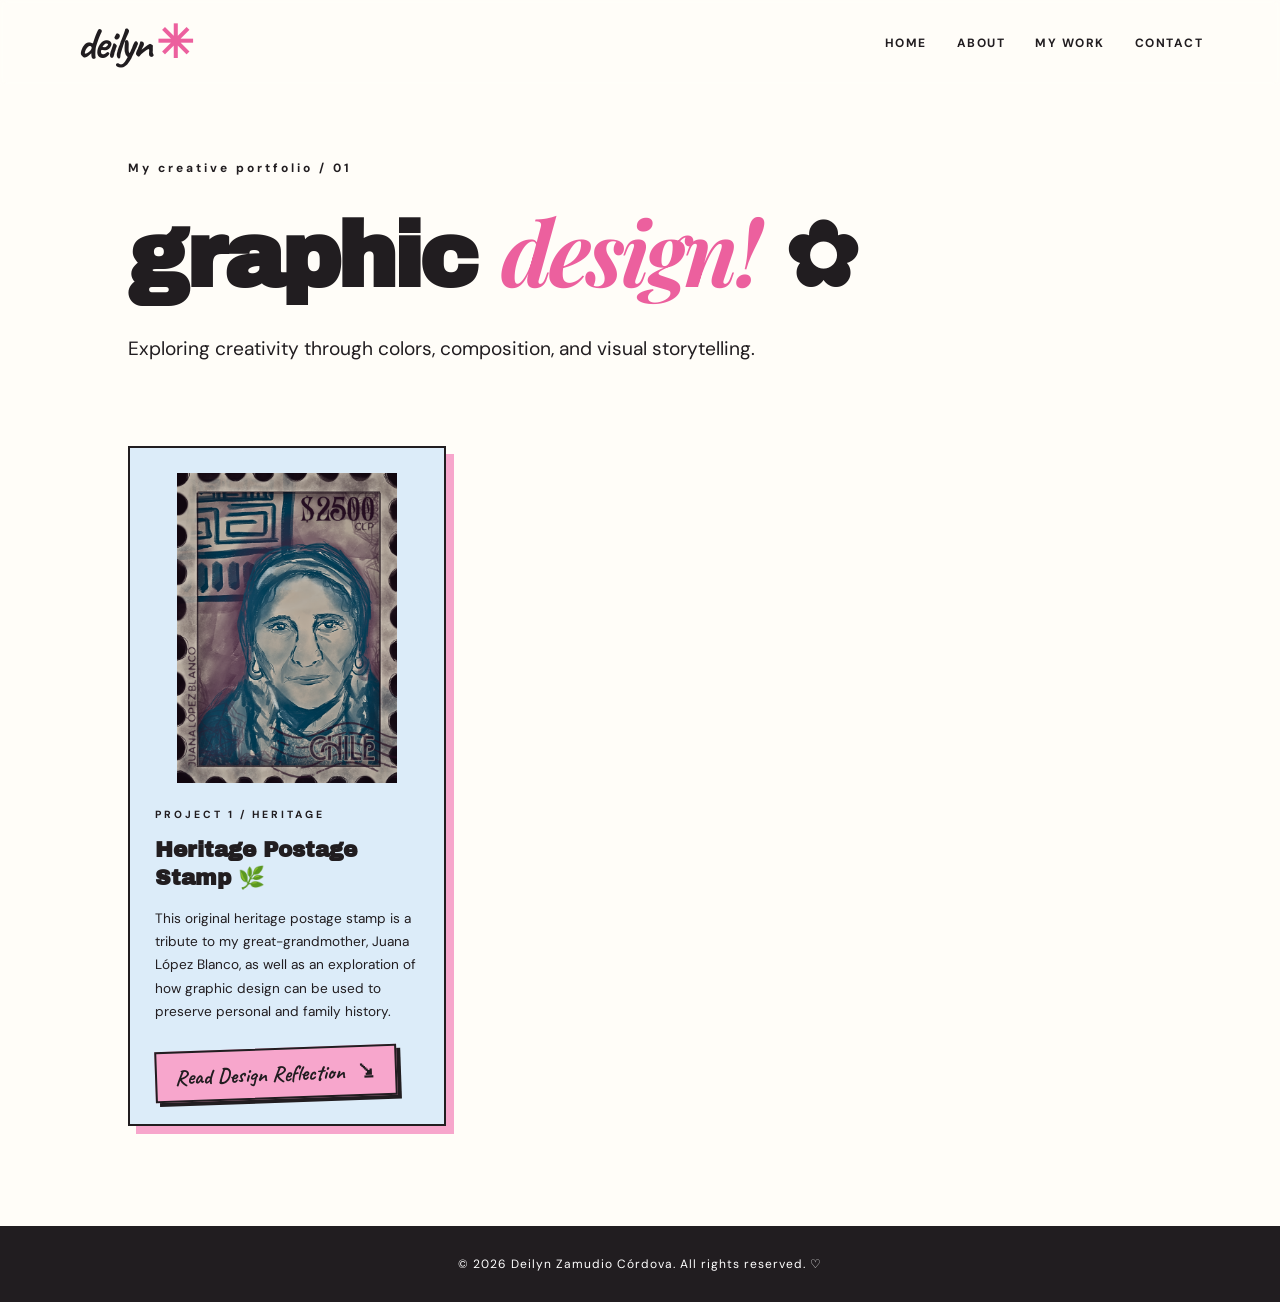
==== graphic-design.html @ 27c1eaea "graphic design" ====
<!DOCTYPE html>
<html lang="en">
<head>
  <meta charset="UTF-8">
  <meta name="viewport" content="width=device-width, initial-scale=1.0">
  <title>Graphic Design | Deilyn</title>
  <meta name="description" content="Graphic design projects by Deilyn Zamudio Córdova.">
  <link rel="icon" href="data:image/svg+xml,%3Csvg xmlns='http://www.w3.org/2000/svg' viewBox='0 0 100 100'%3E%3Ctext x='50%25' y='50%25' font-size='90' text-anchor='middle' dominant-baseline='central' fill='%23f7a6cc' stroke='%23211d20' stroke-width='1'%3E✿%3C/text%3E%3C/svg%3E">
  <link rel="stylesheet" href="css/main.css">
  <!-- Google Fonts -->
  <link rel="preconnect" href="https://fonts.googleapis.com">
  <link rel="preconnect" href="https://fonts.gstatic.com" crossorigin>

  <link href="https://fonts.googleapis.com/css2?family=Archivo+Black&family=Caveat:wght@400;600;700&family=DM+Sans:wght@400;500;700&family=Playfair+Display:ital,wght@0,700;0,900;1,700;1,900&display=swap" rel="stylesheet">
</head>

<body>

  <!-- HEADER -->
  <header class="site-header">
    <a href="index.html" class="logo">deilyn<span>✳</span></a>

    <nav aria-label="Main navigation">
      <a href="index.html#home">Home</a>
      <a href="index.html#about">About</a>
      <a href="index.html#work">My Work</a>
      <a href="notyet.html">Contact</a>
    </nav>
  </header>

  <main>

    <section class="graphic-design">
      <span class="section-kicker">My creative portfolio / 01</span>

      <h1>graphic <em>design!</em> ✿</h1>

      <p class="graphic-intro">
        Exploring creativity through colors,
        composition, and visual storytelling.
      </p>

      <!-- GRID -->
      <div class="projects-grid">
        <article class="design-project">
          <div class="project-image">
            <img
              src="assets/images/Juana López Blanco.png"
              alt="Heritage postage stamp honoring Juana López Blanco"
            >
          </div>
          <div class="project-content">
            <span class="section-kicker">PROJECT 1 / HERITAGE</span>
            <h2>Heritage Postage Stamp 🌿</h2>
            <p>
              This original heritage postage stamp is a tribute to my great-grandmother, Juana López Blanco, as well as an exploration of how graphic design can be used to preserve personal and family history.
            </p>
            <!-- DESIGN REFLECTION -->
            <details class="reflection">
              <summary>
                Read Design Reflection <span>⭸</span>
              </summary>
              <div class="reflection-content">
                <p>
                  Using the only photograph of Juana I have as a reference, I created a digital illustration in Sketchbook, a mobile drawing application, reimagining how she might have looked in her younger years.
                </p>
                <p>
                  Throughout the design process, I had the opportunity to explore the principles of visual hierarchy as a way to guide the viewer's attention. For this reason, the portrait occupies most of the composition, establishing my great-grandmother as the focal point. Meanwhile, other elements, such as her name, the stamp's price, and the name of the country, are arranged around her to distribute the visual weight across the design.
                </p>
                <p>
                  I chose a color palette of muted blues, purples, and grayish tones, along with a hand-drawn, textured style, to evoke the appearance of a vintage postage stamp. Contrast, spacing, and alignment helped me organize the layout and reinforce the visual hierarchy. I also used different typefaces, sizes, and orientations to distinguish the price, her name, and the country.
                </p>
                <p>
                  Ultimately, this piece represents more than an exercise in visual composition. It is a personal interpretation of my family history, combining illustration and graphic design techniques to transform an old photograph into a small tribute to someone who shaped such a significant part of my family's story.
                </p>
              </div>
            </details>
          </div>
        </article>
      </div>
    </section>
  </main>

  <footer>
    <p>© 2026 Deilyn Zamudio Córdova. All rights reserved. ♡</p>
  </footer>

</body>
</html>
---- css/main.css ----
/* GENERAL */
:root {
  --pink: #f7a6cc;
  --hot-pink: #ec609e;
  --blue: #a9c9e8;
  --light-blue: #dcecf9;
  --black: #211d20;
  --cream: #fffdf8;
}

* {
  margin: 0;
  padding: 0;
  box-sizing: border-box;
}
html {
  scroll-behavior: smooth;
  scroll-padding-top: 85px;
}
body {
  background: var(--cream);
  color: var(--black);
  font-family: "DM Sans", sans-serif;
  overflow-x: hidden;
}

a {
  color: inherit;
  text-decoration: none;
}

img {
  display: block;
  max-width: 100%;
}
/* HEADER */
.site-header {
  position: fixed;
  top: 0;
  left: 0;
  z-index: 20;
  width: 100%;
  height: 85px;
  padding: 0 6%;
  display: flex;
  align-items: center;
  justify-content: space-between;
  backdrop-filter: blur(3px);
  -webkit-backdrop-filter: blur(10px);
}

.logo {
  font: 700 2.8rem "Caveat", cursive;
  letter-spacing: -2px;
}

.logo span {
  color: var(--hot-pink);
  margin-left: 5px;
}

nav {
  display: flex;
  gap: 30px;
}

nav a {
  font-size: 0.75rem;
  font-weight: 700;
  letter-spacing: 1.5px;
  text-transform: uppercase;
  transition: color 0.3s;
}

nav a:hover {
  color: var(--hot-pink);
}

/* HERO */
.hero {
  position: relative;
  isolation: isolate;
  width: 100%;
  height: 100vh;
  min-height: 760px;
  display: flex;
  align-items: center;
  justify-content: flex-end;
  background: var(--cream);
  overflow: hidden;
}

.hero::before {
  content: "";
  position: absolute;
  inset: 0;
  background-image: radial-gradient(
    rgba(33, 29, 32, 0.09) 0.8px,
    transparent 0.8px
  );
  background-size: 15px 15px;
  opacity: 0.6;
  pointer-events: none;
}

/* PAPER */
.paper-grid {
  position: absolute;
  top: 60px;
  right: -45px;
  width: 280px;
  height: 220px;
  background-color: var(--light-blue);
  background-image:
    linear-gradient(#a9c9e880 1px, transparent 1px),
    linear-gradient(90deg, #a9c9e880 1px, transparent 1px);
  background-size: 19px 19px;
  transform: rotate(18deg);
  opacity: 0.9;
  z-index: 1;
}

.notyet {
  min-height: 100vh;
  display: flex;
  flex-direction: column;
  justify-content: center;
  align-items: center;
  text-align: center;
}

/* PHOTO */
.hero-photo {
  position: absolute;
  left: 0;
  bottom: 0;
  z-index: 3;
  width: 43%;
  height: 85%;
}

.portrait {
  width: 100%;
  height: 100%;
  object-fit: contain;
  object-position: bottom left;
  filter: drop-shadow(10px 8px 0 var(--pink));
}
.photo-sticker {
  position: absolute;
  bottom: 14%;
  left: 58%;
  padding: 15px 25px;
  background: white;
  border: 2px solid var(--black);
  border-radius: 50%;
  box-shadow: 4px 5px 0 var(--blue);
  font: 700 1.8rem "Caveat", cursive;
  white-space: nowrap;
  transform: rotate(-12deg);
}

/* HERO CONTENT */
.hero-content {
  position: relative;
  z-index: 5;
  width: 63%;
  margin-right: 4%;
  display: flex;
  flex-direction: column;
  align-items: center;
  justify-content: center;
  gap: 70px;
  transform: translateY(35px);
  text-align: center;
}

/* PORTFOLIO TITLE */
.hero-title {
  display: flex;
  flex-direction: column;
  align-items: center;
  font: italic 900 clamp(90px, 12vw, 200px)
    "Playfair Display", serif;
  line-height: 0.72;
  letter-spacing: -10px;
  text-transform: lowercase;

  filter: drop-shadow(7px 7px 0 var(--blue));
}
.title-first {
  position: relative;
  z-index: 2;
  color: var(--black);
  transform: rotate(-7deg) translateX(-20px);
}

.title-second {
  position: relative;
  z-index: 1;
  margin-top: 5px;
  color: var(--hot-pink);
  -webkit-text-stroke: 2px var(--black);
  text-shadow: 5px 5px 0 var(--black);

  transform: rotate(5deg) translateX(25px);
}

/* EXPLORE */
.explore {
  display: inline-block;
  padding: 12px 32px;
  background: var(--light-blue);
  color: var(--black);
  border: 2px solid var(--black);
  box-shadow: 6px 6px 0 var(--pink);
  font: 700 2rem "Caveat", cursive;
  transform: rotate(-4deg);
  transition: transform 0.3s, background 0.3s;
}

.explore:hover {
  background: var(--pink);
  transform: rotate(0deg) translateY(-5px);
}

.explore span {
  margin-left: 10px;
}

/* DECORATIONS */
.flower, .burst, .tape {
  position: absolute;
  pointer-events: none;
  user-select: none;
}

.flower {
  -webkit-text-stroke: 1px var(--black);
  z-index: 4;
}

.flower-one {
  top: 7%;
  left: 40%;
  color: var(--pink);
  font-size: 130px;
  transform: rotate(-20deg);
}

.flower-two {
  right: 4%;
  bottom: 12%;
  color: var(--blue);
  font-size: 85px;
  transform: rotate(15deg);
}

.burst {
  color: var(--black);
  z-index: 2;
}

.burst-one {
  top: -125px;
  left: -80px;
  font-size: 220px;
  transform: rotate(15deg);
}

.burst-two {
  right: -75px;
  bottom: -100px;
  font-size: 200px;
  transform: rotate(-20deg);
}

.tape {
  position: absolute;
  top: 13%;
  right: 10%;
  z-index: 2;
  width: 130px;
  height: 42px;
  background: #a9c9e899;
  transform: rotate(-25deg);
}

/* SMALL DETAILS */
.hero-side-note {
  position: absolute;
  left: 22px;
  top: 50%;
  z-index: 5;
  font: 400 1.2rem "Caveat", cursive;
  writing-mode: vertical-rl;
  transform: rotate(180deg);
}

.hero-number {
  position: absolute;
  right: 30px;
  bottom: 25px;
  z-index: 5;
  font-size: 0.7rem;
  font-weight: 700;
  letter-spacing: 2px;
}


/* OTHER SECTIONS */
.about, .work, .contact {
  min-height: 440px;
  padding: 115px 10%;
}

.about {
  background: var(--light-blue);
}

.work {
  background: var(--cream);
}

.contact {
  background: var(--pink);
}

.section-kicker {
  display: block;
  margin-bottom: 25px;
  font-size: 0.75rem;
  font-weight: 700;
  letter-spacing: 3px;
}

.about h2, .work h2, .contact h2 {
  margin-bottom: 25px;
  font: 400 clamp(3.5rem, 7vw, 7rem)
    "Archivo Black", sans-serif;
  line-height: 1.1;
  letter-spacing: -3px;
}

.about h2 em, .work h2 em, .contact h2 em {
  font-family: "Playfair Display", serif;
  color: var(--hot-pink);
}

.about p, .work p, .contact p {
  max-width: 1200px;
  font-size: 1.1rem;
  line-height: 1.8;
}

/* FOOTER */
footer {
  padding: 30px;
  text-align: center;
  background: var(--black);
  color: white;
}
footer p {
  font-size: 0.75rem;
  letter-spacing: 1px;
}

/* WORK CARDS */
.work-grid {
  display: grid;
  grid-template-columns: repeat(3, 1fr);
  gap: 30px;
  margin-top: 50px;
}

.work-card {
  min-height: 280px;
  padding: 40px 30px;
  background: var(--light-blue);
  border: 2px solid var(--black);
  box-shadow: 7px 7px 0 var(--pink);
  transition: transform 0.3s;
}

.work-card:hover {
  transform: translateY(-8px) rotate(-2deg);
}

.work-card:nth-child(2) {
  background: #ffe2ed;
}

.work-card:nth-child(3) {
  background: var(--cream);
}

.work-icon {
  display: block;
  margin-bottom: 20px;
  font-size: 3rem;
  color: var(--hot-pink);
}

.work-card h3 {
  margin-bottom: 15px;
  font: 700 1.8rem "Archivo Black", sans-serif;
}

.work-card p {
  font-size: 0.95rem;
  line-height: 1.6;
}
.work-link {
  display: inline-block;
  margin-top: 25px;
  font: 700 1.5rem "Caveat", cursive;
}

/* GRAPHIC DESIGN PAGE */
.graphic-design {
  min-height: 100vh;
  padding: 160px 10% 100px;
  background: var(--cream);
}
.graphic-design > h1 {
  margin-bottom: 25px;
  font: 700 clamp(4rem, 7vw, 8rem)
    "Archivo Black", sans-serif;
  line-height: 1.1;
  letter-spacing: -4px;
}
.graphic-design > h1 em {
  font-family: "Playfair Display", serif;
  color: var(--hot-pink);
}

.graphic-intro {
  max-width: 650px;
  margin-bottom: 80px;
  font-size: 1.2rem;
  line-height: 1.8;
}

/* PROJECT GRID */
.projects-grid {
  display: grid;
  grid-template-columns: repeat(3, minmax(0, 1fr));
  gap: 35px;
  align-items: start;
}

/* PROJECT CARDS */
.design-project {
  min-width: 0;
  padding: 25px;
  background: var(--light-blue);
  border: 2px solid var(--black);
  box-shadow: 8px 8px 0 var(--pink);
}

.project-image {
  display: flex;
  justify-content: center;
  align-items: center;
  margin-bottom: 25px;
}

.project-image img {
  width: 100%;
  height: 310px;
  object-fit: contain;
}

.project-content .section-kicker {
  font-size: 0.65rem;
  margin-bottom: 15px;
}

.project-content h2 {
  margin-bottom: 15px;
  font: 700 1.35rem "Archivo Black", sans-serif;
  line-height: 1.3;
}

.project-content h3 {
  margin: 25px 0 15px;
  font: 700 1.5rem "Caveat", cursive;
}

.project-content p {
  margin-bottom: 15px;
  font-size: 0.85rem;
  line-height: 1.7;
}

/* DESIGN REFLECTION */
.reflection {
  margin-top: 25px;
}
.reflection summary {
  display: inline-block;
  padding: 10px 18px;
  background: var(--pink);
  border: 2px solid var(--black);
  box-shadow: 4px 4px 0 var(--black);
  font: 700 1.35rem "Caveat", cursive;
  cursor: pointer;
  transform: rotate(-2deg);
  transition: transform 0.3s;
}

.reflection summary:hover {
  transform: rotate(0deg) translateY(-5px);
}

.reflection summary span {
  margin-left: 5px;
}

.reflection[open] summary {
  background: rgb(255, 255, 231);
}

.reflection-content {
  margin-top: 25px;
  padding: 18px;
  background: var(--cream);
  border-left: 4px solid var(--hot-pink);
}

.reflection-content p {
  font-size: 0.8rem;
  line-height: 1.7;
  overflow-wrap: break-word;
}

.reflection-content p:last-child {
  margin-bottom: 0;
}
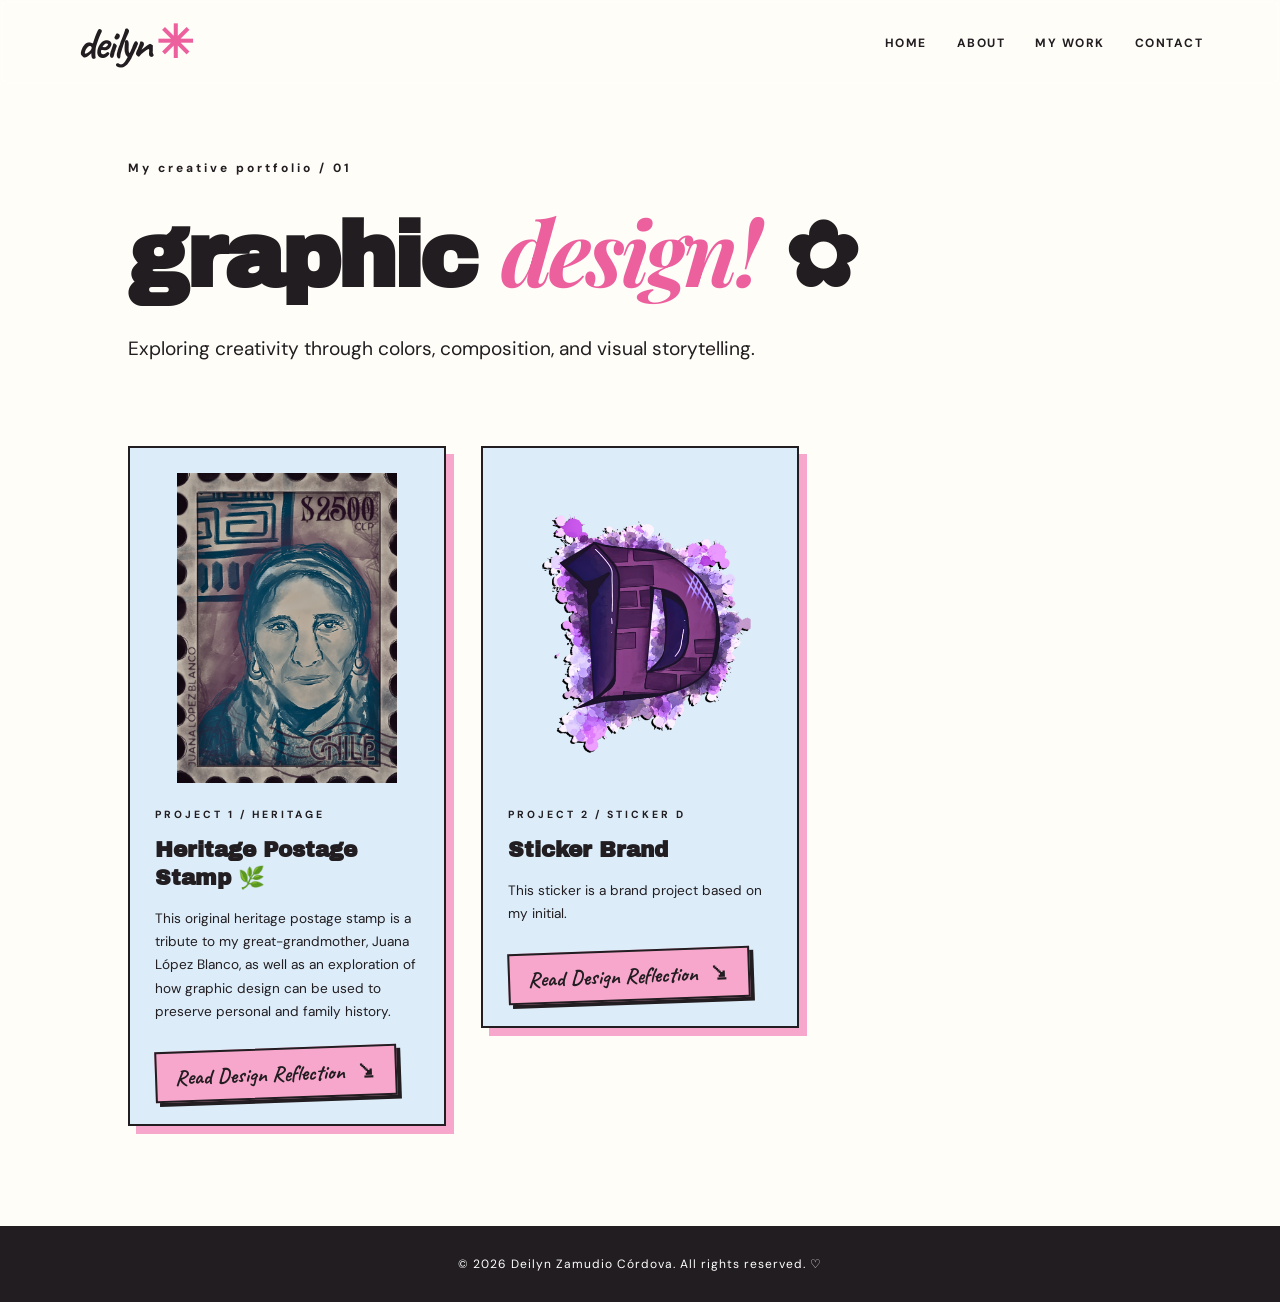
==== commit a8f7258c: "d" ====
--- a/graphic-design.html
+++ b/graphic-design.html
@@ -77,6 +77,35 @@
             </details>
           </div>
         </article>
+        <!--D-->
+        <article class="design-project">
+          <div class="project-image">
+            <img
+              src="assets/images/d.png"
+              alt="Initial letter sticker"
+            >
+          </div>
+          <div class="project-content">
+            <span class="section-kicker">PROJECT 2 / STICKER D</span>
+            <h2>Sticker Brand</h2>
+            <p>
+              This sticker is a brand project based on my initial.
+            </p>
+            <!-- DESIGN REFLECTION -->
+            <details class="reflection">
+              <summary>
+                Read Design Reflection <span>⭸</span>
+              </summary>
+              <div class="reflection-content">
+                <p>
+                For this personal brand sticker, I chose a design centered around the first letter of my name. I wanted to create something that was both recognizable and representative of my personal identity. I decided to use a strong letter structure with a brick-like texture over a watercolor background. Throughout the design process, I refined the original concept by adding small details and adjusting the composition and textures.                </p>
+                <p>
+                For the color palette, I chose a predominantly monochromatic scheme using different shades of purple. I wanted to create a cohesive design with strong contrast and defined edges. The letter itself establishes a clear visual hierarchy, while the watercolor splashes create layers around the main focal point and help distribute the visual weight across the composition. Ultimately, I tried to reflect structure and creativity, two elements that I consider important to my personal brand.                </p>
+              </div>
+            </details>
+          </div>
+        </article>
+
       </div>
     </section>
   </main>
